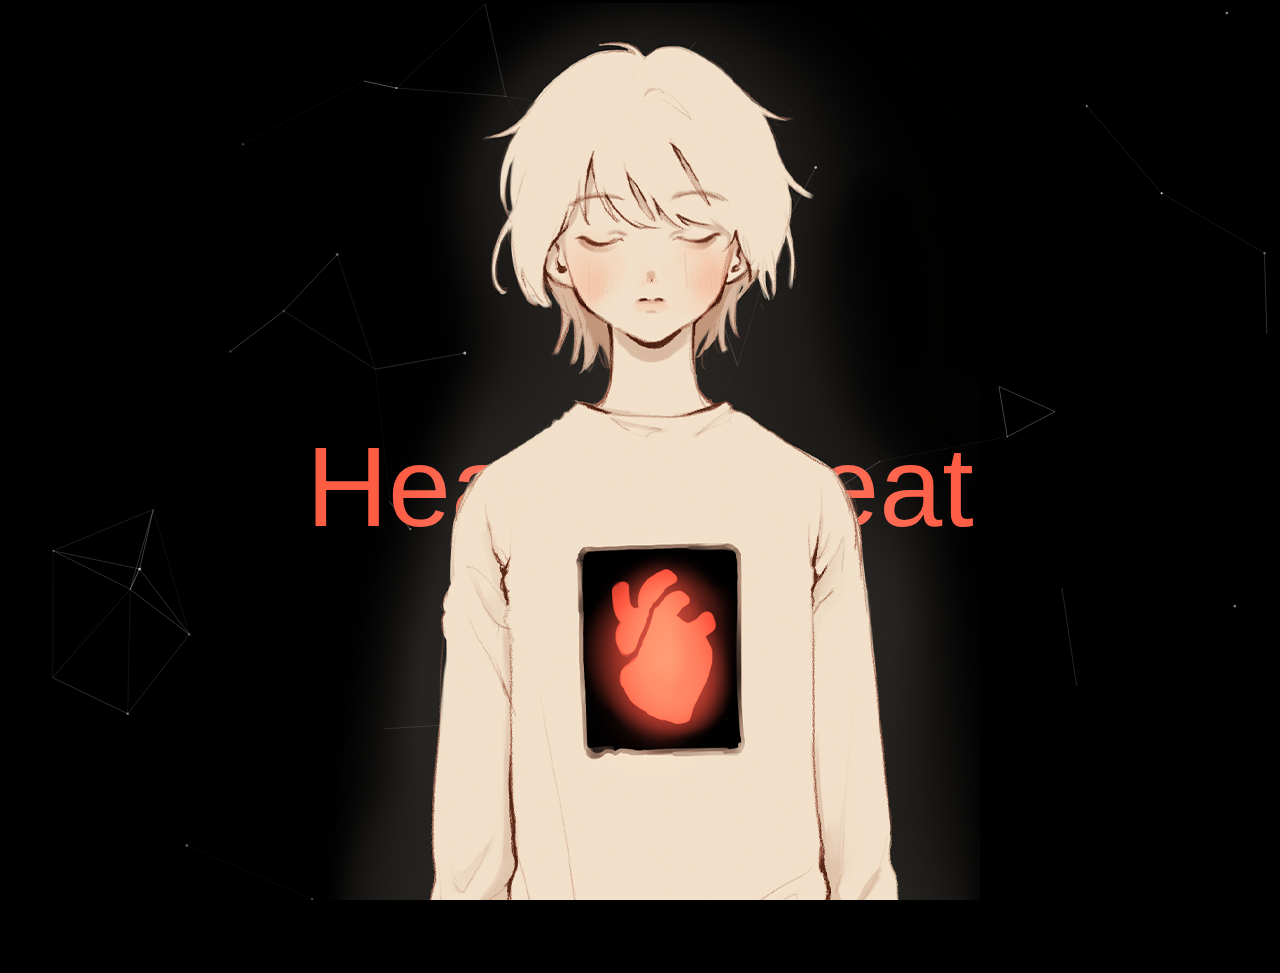
==== index.html @ 9ff8ccb8 "Add files via upload" ====
<!DOCTYPE html>
<html lang="en">
<head>
    <meta charset="UTF-8">
    <meta http-equiv="X-UA-Compatible" content="IE=edge">
    <meta name="viewport" content="width=device-width, initial-scale=1.0">
    <title>Heart Beat</title>
    <link rel="stylesheet" href="./CSS/reset.css">
    <link rel="stylesheet" href="./CSS/style2.css">
    <link href="https://fonts.cdnfonts.com/css/gyahegi" rel="stylesheet">
</head>
<body>
    <div class="container">
        <div class="typo">
            <h1>Heart&nbsp;&nbsp;&nbsp;&nbsp;&nbsp;Beat</h1>
        </div>
        <div class="illust">
            <a href="./random.html">
                <img src="./image/person.png" alt="">
            </a>
        </div>
    </div>

    <div id="bg"></div>

    <script type="text/javascript" src="./js/particles.min.js"></script>
    <script type="text/javascript" src="./js/custom2.js"></script>
</body>
</html>
---- CSS/style2.css ----
body{
    background-color: black;
    overflow: hidden;
    height: 100%;
}

img{
    display: block;
    margin: auto;
}

.illust{
    position: absolute;
    bottom:0px;
    left:0;
    right:0;
    z-index: 3;
}

.typo{
    padding: 430px 0px;
    animation: slide 3s ease-in-out;
}

h1{
    font-family: 'Gyahegi', sans-serif;
    color: #ff5c44;
    font-size: 85pt;
    text-align: center;
    z-index: 1;
}

@keyframes slide {
    from{
        padding: 320px 0px;
        opacity: 0;

    }
    to{
        padding: 430px 0px;
        opacity: 1;
    }
}

#bg{
    position: absolute;
    top: 0;
    left: 0;
    bottom: 0;
    right: 0;
    z-index: -1;
}
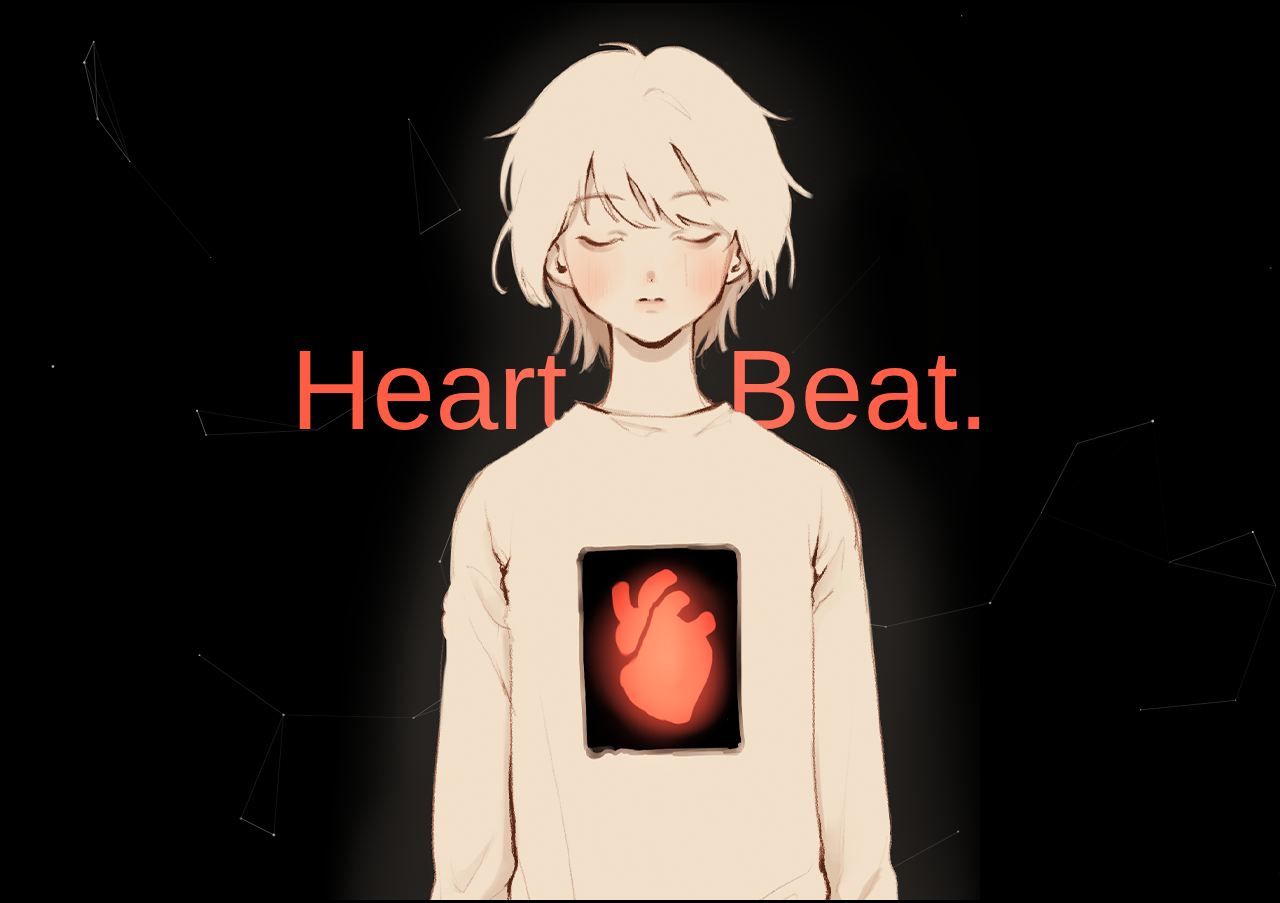
==== commit c56a1ccd: "Update index.html" ====
--- a/index.html
+++ b/index.html
@@ -12,7 +12,7 @@
 <body>
     <div class="container">
         <div class="typo">
-            <h1>Heart&nbsp;&nbsp;&nbsp;&nbsp;&nbsp;Beat</h1>
+            <h1>Heart&nbsp;&nbsp;&nbsp;&nbsp;&nbsp;Beat.</h1>
         </div>
         <div class="illust">
             <a href="./random.html">
@@ -26,4 +26,4 @@
     <script type="text/javascript" src="./js/particles.min.js"></script>
     <script type="text/javascript" src="./js/custom2.js"></script>
 </body>
-</html>+</html>
--- a/CSS/style2.css
+++ b/CSS/style2.css
@@ -18,7 +18,7 @@
 }
 
 .typo{
-    padding: 430px 0px;
+    padding: 37vh 0px;
     animation: slide 3s ease-in-out;
 }
 
@@ -32,12 +32,12 @@
 
 @keyframes slide {
     from{
-        padding: 320px 0px;
+        padding: 24vh 0px;
         opacity: 0;
 
     }
     to{
-        padding: 430px 0px;
+        padding: 37vh 0px;
         opacity: 1;
     }
 }
@@ -49,4 +49,4 @@
     bottom: 0;
     right: 0;
     z-index: -1;
-}+}
